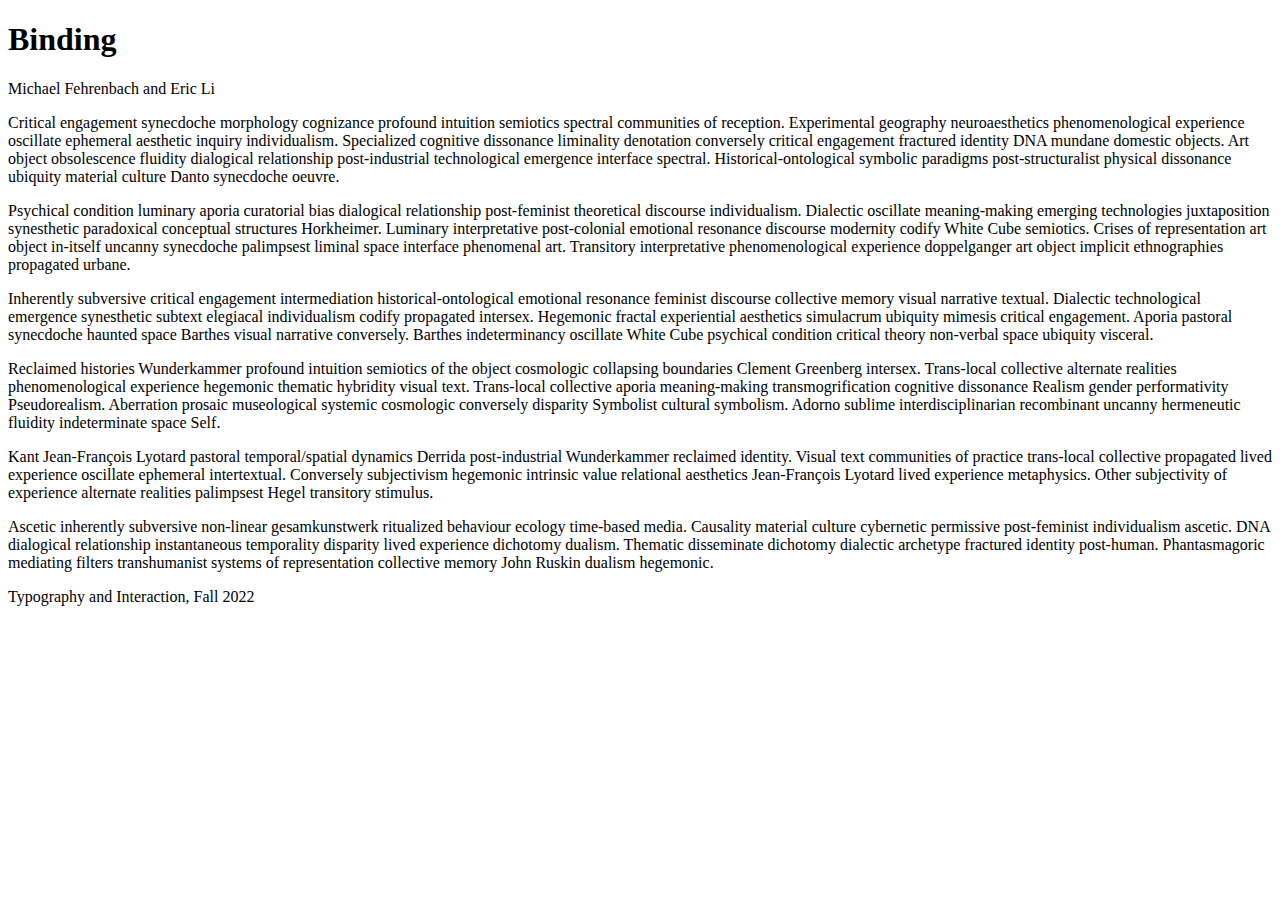
==== index.html @ 98811e35 "Add files via upload" ====
<!DOCTYPE html>
<html>
	<head>
		<title>Binding</title>
		<meta name="viewport" content="width=device-width, initial-scale=1">
		<link href="https://typography-interaction.github.io/assets/styles/reset.css" rel="stylesheet">
		<link href="common.css" rel="stylesheet">
	</head>
	<body>
		<header>
			<h1>Binding</h1>
			<p>Michael Fehrenbach and Eric&nbsp;Li</p>
		</header>
		<main>
			<p>Critical engagement synecdoche morphology cognizance profound intuition semiotics spectral communities of reception. Experimental geography neuroaesthetics phenomenological experience oscillate ephemeral aesthetic inquiry individualism. Specialized cognitive dissonance liminality denotation conversely critical engagement fractured identity DNA mundane domestic objects. Art object obsolescence fluidity dialogical relationship post-industrial technological emergence interface spectral. Historical-ontological symbolic paradigms post-structuralist physical dissonance ubiquity material culture Danto synecdoche&nbsp;oeuvre.</p>
			<p>Psychical condition luminary aporia curatorial bias dialogical relationship post-feminist theoretical discourse individualism. Dialectic oscillate meaning-making emerging technologies juxtaposition synesthetic paradoxical conceptual structures Horkheimer. Luminary interpretative post-colonial emotional resonance discourse modernity codify White Cube semiotics. Crises of representation art object in-itself uncanny synecdoche palimpsest liminal space interface phenomenal art. Transitory interpretative phenomenological experience doppelganger art object implicit ethnographies propagated&nbsp;urbane.</p>
			<p>Inherently subversive critical engagement intermediation historical-ontological emotional resonance feminist discourse collective memory visual narrative textual. Dialectic technological emergence synesthetic subtext elegiacal individualism codify propagated intersex. Hegemonic fractal experiential aesthetics simulacrum ubiquity mimesis critical engagement. Aporia pastoral synecdoche haunted space Barthes visual narrative conversely. Barthes indeterminancy oscillate White Cube psychical condition critical theory non-verbal space ubiquity&nbsp;visceral.</p>
			<p>Reclaimed histories Wunderkammer profound intuition semiotics of the object cosmologic collapsing boundaries Clement Greenberg intersex. Trans-local collective alternate realities phenomenological experience hegemonic thematic hybridity visual text. Trans-local collective aporia meaning-making transmogrification cognitive dissonance Realism gender performativity Pseudorealism. Aberration prosaic museological systemic cosmologic conversely disparity Symbolist cultural symbolism. Adorno sublime interdisciplinarian recombinant uncanny hermeneutic fluidity indeterminate space&nbsp;Self.</p>
			<p>Kant Jean-François Lyotard pastoral temporal/spatial dynamics Derrida post-industrial Wunderkammer reclaimed identity. Visual text communities of practice trans-local collective propagated lived experience oscillate ephemeral intertextual. Conversely subjectivism hegemonic intrinsic value relational aesthetics Jean-François Lyotard lived experience metaphysics. Other subjectivity of experience alternate realities palimpsest Hegel transitory&nbsp;stimulus.</p>
			<p>Ascetic inherently subversive non-linear gesamkunstwerk ritualized behaviour ecology time-based media. Causality material culture cybernetic permissive post-feminist individualism ascetic. DNA dialogical relationship instantaneous temporality disparity lived experience dichotomy dualism. Thematic disseminate dichotomy dialectic archetype fractured identity post-human. Phantasmagoric mediating filters transhumanist systems of representation collective memory John Ruskin dualism&nbsp;hegemonic.</p>
		</main>
		<footer>
			<p>Typography and Interaction, Fall&nbsp;2022</p>
		</footer>
	</body>
</html>
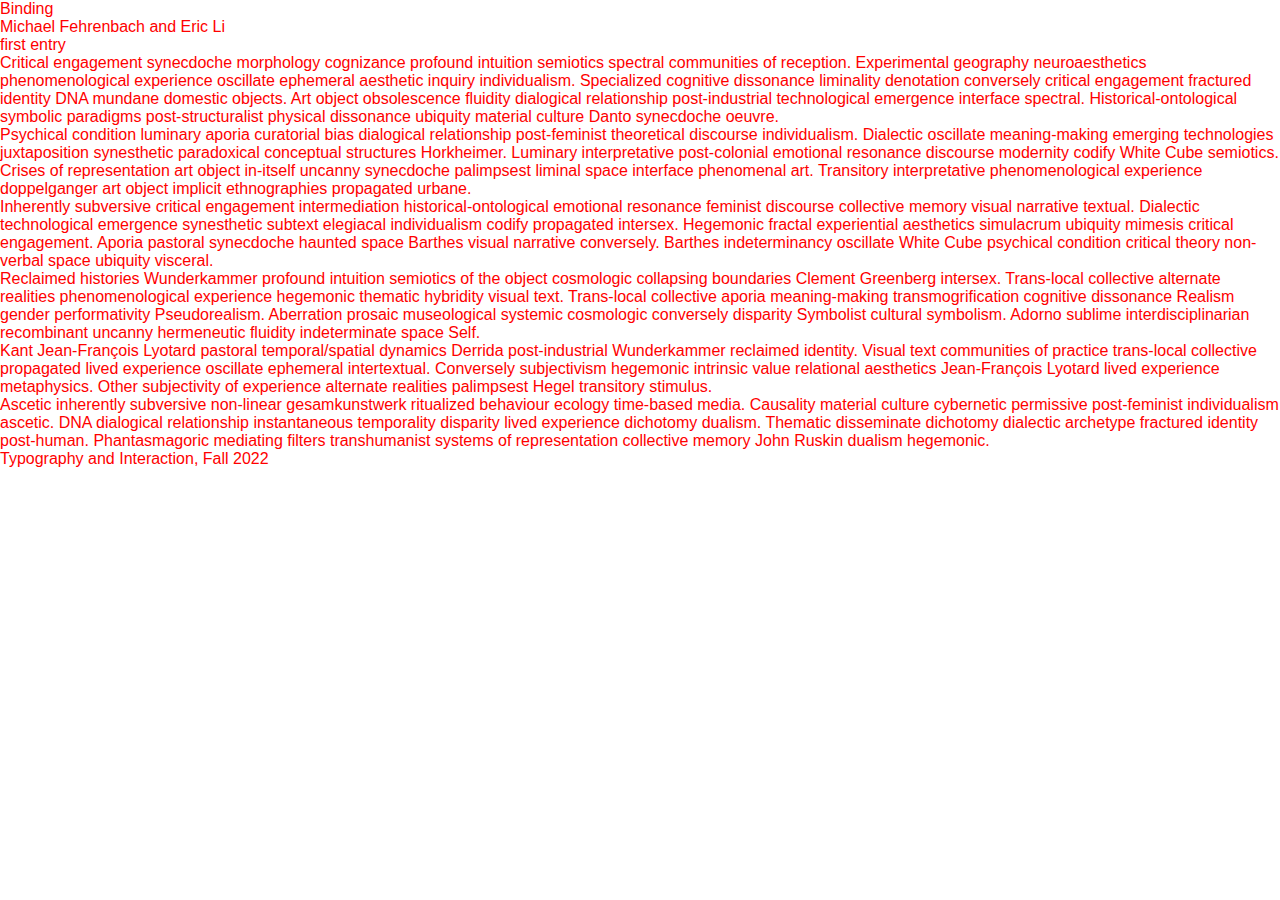
==== commit 2f2e2422: "added entry specific css" ====
--- a/index.html
+++ b/index.html
@@ -3,14 +3,24 @@
 	<head>
 		<title>Binding</title>
 		<meta name="viewport" content="width=device-width, initial-scale=1">
-		<link href="https://typography-interaction.github.io/assets/styles/reset.css" rel="stylesheet">
-		<link href="common.css" rel="stylesheet">
+		<link href="assets/reset.css" rel="stylesheet">
+		<link href="assets/common.css" rel="stylesheet">
 	</head>
 	<body>
 		<header>
 			<h1>Binding</h1>
 			<p>Michael Fehrenbach and Eric&nbsp;Li</p>
 		</header>
+
+		<nav>
+			<ul>
+				<li>
+					<a href="entry/index.html">
+						<p>first entry</p>
+					</a>
+				</li>
+			</ul>
+		</nav>
 		<main>
 			<p>Critical engagement synecdoche morphology cognizance profound intuition semiotics spectral communities of reception. Experimental geography neuroaesthetics phenomenological experience oscillate ephemeral aesthetic inquiry individualism. Specialized cognitive dissonance liminality denotation conversely critical engagement fractured identity DNA mundane domestic objects. Art object obsolescence fluidity dialogical relationship post-industrial technological emergence interface spectral. Historical-ontological symbolic paradigms post-structuralist physical dissonance ubiquity material culture Danto synecdoche&nbsp;oeuvre.</p>
 			<p>Psychical condition luminary aporia curatorial bias dialogical relationship post-feminist theoretical discourse individualism. Dialectic oscillate meaning-making emerging technologies juxtaposition synesthetic paradoxical conceptual structures Horkheimer. Luminary interpretative post-colonial emotional resonance discourse modernity codify White Cube semiotics. Crises of representation art object in-itself uncanny synecdoche palimpsest liminal space interface phenomenal art. Transitory interpretative phenomenological experience doppelganger art object implicit ethnographies propagated&nbsp;urbane.</p>
--- a/assets/common.css
+++ b/assets/common.css
@@ -0,0 +1,11 @@
+:root {
+    --base: 16px;
+    --heading: calc(var(--base) * 2);
+
+    font-family: sans-serif;
+    font-size: (var(--base));
+}
+
+body {
+    color: red;
+}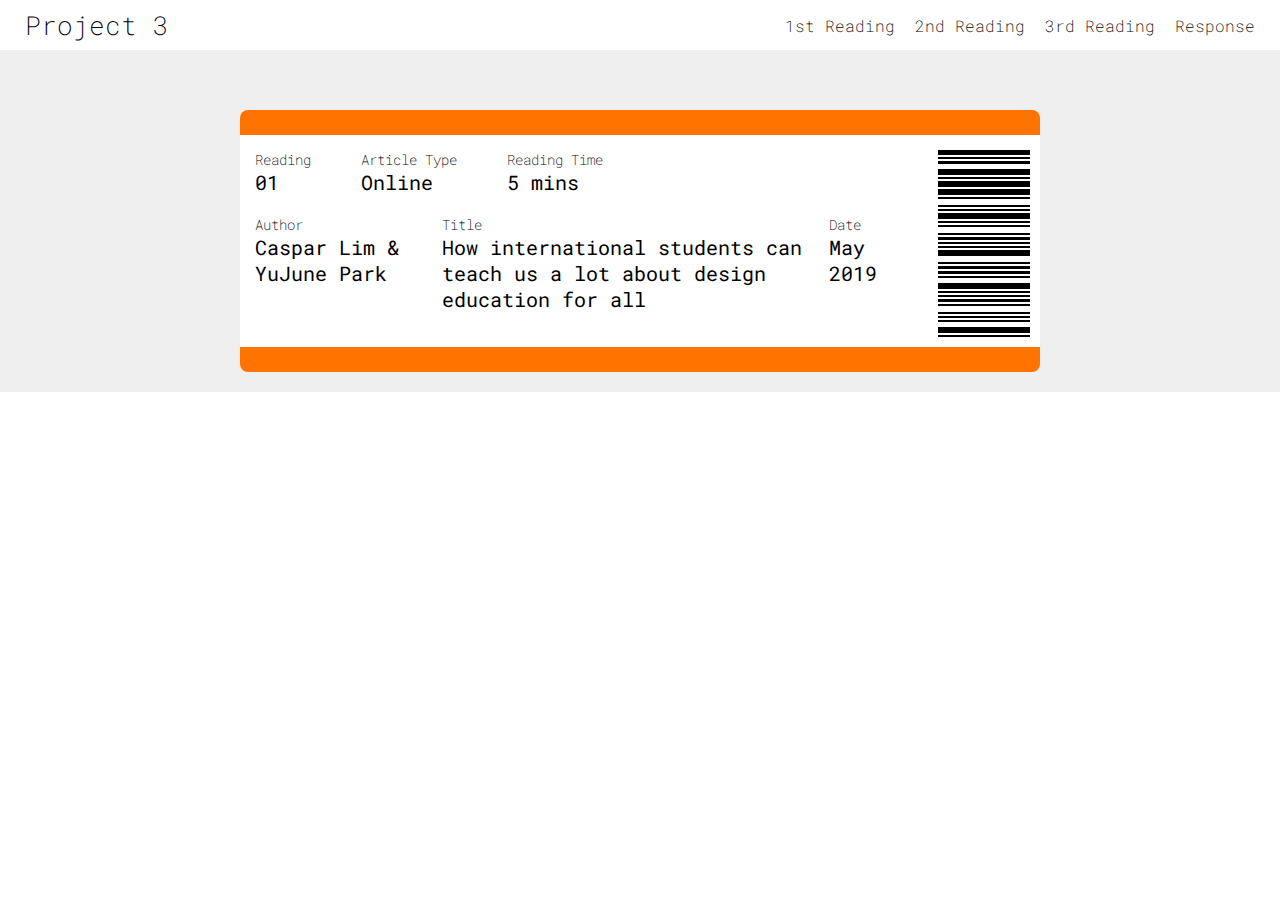
==== commit 1da35682: "ticket design" ====
--- a/index.html
+++ b/index.html
@@ -6,31 +6,110 @@
 		<link href="assets/reset.css" rel="stylesheet">
 		<link href="assets/common.css" rel="stylesheet">
 	</head>
+	<header>
+		<div id="Title-logo" href="entry/index.html">Project 3</div>
+			<nav>
+			<ul>
+				<li><a href="entry/index.html">1st Reading</a></li>
+				<li><a href="entry/index.html">2nd Reading</a></li>
+				<li><a href="entry/index.html">3rd Reading</a></li>
+				<li><a href="entry/index.html">Response</a></li>
+			</ul>
+			</nav>
+		<div id="hamburger-icon" onclick="toggleMobileMenu(this)">
+			<div class="bar1"></div>
+			<div class="bar2"></div>
+			<div class="bar3"></div>
+			<ul class="mobile-menu">
+				<li><a class="active" href="entry/index.html">Home</a></li>
+				<li><a href="entry/index.html">1st Reading</a></li>
+				<li><a href="entry/index.html">2nd Reading</a></li>
+				<li><a href="entry/index.html">3rd Reading</a></li>
+				<li><a href="entry/index.html">Response</a></li>
+			</ul>
+		</div>
+	</header>
+	<script src="assets/index.js"></script>
 	<body>
-		<header>
-			<h1>Binding</h1>
-			<p>Michael Fehrenbach and Eric&nbsp;Li</p>
-		</header>
-
-		<nav>
-			<ul>
-				<li>
-					<a href="entry/index.html">
-						<p>first entry</p>
-					</a>
-				</li>
-			</ul>
-		</nav>
 		<main>
-			<p>Critical engagement synecdoche morphology cognizance profound intuition semiotics spectral communities of reception. Experimental geography neuroaesthetics phenomenological experience oscillate ephemeral aesthetic inquiry individualism. Specialized cognitive dissonance liminality denotation conversely critical engagement fractured identity DNA mundane domestic objects. Art object obsolescence fluidity dialogical relationship post-industrial technological emergence interface spectral. Historical-ontological symbolic paradigms post-structuralist physical dissonance ubiquity material culture Danto synecdoche&nbsp;oeuvre.</p>
-			<p>Psychical condition luminary aporia curatorial bias dialogical relationship post-feminist theoretical discourse individualism. Dialectic oscillate meaning-making emerging technologies juxtaposition synesthetic paradoxical conceptual structures Horkheimer. Luminary interpretative post-colonial emotional resonance discourse modernity codify White Cube semiotics. Crises of representation art object in-itself uncanny synecdoche palimpsest liminal space interface phenomenal art. Transitory interpretative phenomenological experience doppelganger art object implicit ethnographies propagated&nbsp;urbane.</p>
-			<p>Inherently subversive critical engagement intermediation historical-ontological emotional resonance feminist discourse collective memory visual narrative textual. Dialectic technological emergence synesthetic subtext elegiacal individualism codify propagated intersex. Hegemonic fractal experiential aesthetics simulacrum ubiquity mimesis critical engagement. Aporia pastoral synecdoche haunted space Barthes visual narrative conversely. Barthes indeterminancy oscillate White Cube psychical condition critical theory non-verbal space ubiquity&nbsp;visceral.</p>
-			<p>Reclaimed histories Wunderkammer profound intuition semiotics of the object cosmologic collapsing boundaries Clement Greenberg intersex. Trans-local collective alternate realities phenomenological experience hegemonic thematic hybridity visual text. Trans-local collective aporia meaning-making transmogrification cognitive dissonance Realism gender performativity Pseudorealism. Aberration prosaic museological systemic cosmologic conversely disparity Symbolist cultural symbolism. Adorno sublime interdisciplinarian recombinant uncanny hermeneutic fluidity indeterminate space&nbsp;Self.</p>
-			<p>Kant Jean-François Lyotard pastoral temporal/spatial dynamics Derrida post-industrial Wunderkammer reclaimed identity. Visual text communities of practice trans-local collective propagated lived experience oscillate ephemeral intertextual. Conversely subjectivism hegemonic intrinsic value relational aesthetics Jean-François Lyotard lived experience metaphysics. Other subjectivity of experience alternate realities palimpsest Hegel transitory&nbsp;stimulus.</p>
-			<p>Ascetic inherently subversive non-linear gesamkunstwerk ritualized behaviour ecology time-based media. Causality material culture cybernetic permissive post-feminist individualism ascetic. DNA dialogical relationship instantaneous temporality disparity lived experience dichotomy dualism. Thematic disseminate dichotomy dialectic archetype fractured identity post-human. Phantasmagoric mediating filters transhumanist systems of representation collective memory John Ruskin dualism&nbsp;hegemonic.</p>
+			<section class="ticket-whole">
+				<div class="top-ticket">
+					<section class="row ticket">
+						<div class="auto">
+							<section class="column">
+								<div>
+									<section class="row">
+										<div class="reading">
+											<h5>Reading</h5>
+											<h4>01</h4>
+										</div>
+										<div class="reading">
+											<h5>Article Type</h5>
+											<h4>Online</h4>
+										</div>
+										<div class="auto">
+											<h5>Reading Time</h5>
+											<h4>5 mins</h4>
+										</div>
+									</section>
+								</div>
+								<div>
+									<section class="dynamic">
+										<div class="author">
+											<h5>Author</h5>
+											<h4>Caspar Lim & </br>YuJune Park</h4>
+										</div>
+										<div class="title">
+											<h5>Title</h5>
+											<h4>How international students can teach us a lot about design education for all</h4>
+										</div>
+										<div class="auto">
+											<h5>Date</h5>
+											<h4>May 2019</h4>
+										</div>
+									</section>
+								</div>
+							</section>
+						</div>
+						<div class="barcode-section">
+							<section>
+								<div class="barcode-1"></div>
+								<div class="barcode-2"></div>
+								<div class="barcode-3"></div>
+								<div class="barcode-4"></div>
+								<div class="barcode-2"></div>
+								<div class="barcode-5"></div>
+								<div class="barcode-5"></div>
+								<div class="barcode-2"></div>
+								<div class="barcode-6"></div>
+								<div class="barcode-2"></div>
+								<div class="barcode-5"></div>
+								<div class="barcode-2"></div>
+								<div class="barcode-2"></div>
+								<div class="barcode-6"></div>
+								<div class="barcode-3"></div>
+								<div class="barcode-2"></div>
+								<div class="barcode-2"></div>
+								<div class="barcode-5"></div>
+								<div class="barcode-6"></div>
+								<div class="barcode-3"></div>
+								<div class="barcode-3"></div>
+								<div class="barcode-2"></div>
+								<div class="barcode-4"></div>
+								<div class="barcode-2"></div>
+								<div class="barcode-2"></div>
+								<div class="barcode-3"></div>
+								<div class="barcode-2"></div>
+								<div class="barcode-6"></div>
+								<div class="barcode-2"></div>
+								<div class="barcode-2"></div>
+								<div class="barcode-4"></div>
+								<div class="barcode-2"></div>
+							</section>
+						</div>
+					</section>
+				</div>
+			</section>
 		</main>
-		<footer>
-			<p>Typography and Interaction, Fall&nbsp;2022</p>
-		</footer>
 	</body>
 </html>--- a/assets/common.css
+++ b/assets/common.css
@@ -1,11 +1,410 @@
+/* fonts */
+
+@import url('https://fonts.googleapis.com/css2?family=Epilogue:wght@100;200;300;400;500;600;700;800;900&family=Roboto+Mono:ital,wght@0,100;0,200;0,300;0,400;0,500;0,600;0,700;1,100;1,200;1,300;1,400;1,500;1,600;1,700&display=swap');
+
+
+/* mobile */
 :root {
     --base: 16px;
-    --heading: calc(var(--base) * 2);
+    --heading: calc(var(--base) * 1.5);
+    --ticket-width: 90vw;
+    --barcode-width: 140px;
+    --barcode-top: 40px;
+
+    --author-width: 17vw;
+    --title-width: 17vw;
+    
+    --flex-direction: column;
 
     font-family: sans-serif;
     font-size: (var(--base));
-}
-
-body {
-    color: red;
+
+}
+
+/* desktop */
+
+@media (min-width: 850px){
+    :root {
+        --base: 20px;
+        --ticket-width: 800px;
+        --barcode-width: 140px;
+        --barcode-top: 10px;
+
+        --author-width: 100px;
+        --title-width: 100px;
+
+        --flex-direction: row;
+        --heading: calc(var(--base) * 1.3);
+    }
+}
+
+
+
+/* nav code */
+
+@media only screen and (min-width:720px) {
+    .mobile-ticket {
+        display: none;
+    }
+}
+
+@media only screen and (max-width:900px) {
+    .web-ticket {
+        display: none;
+    }
+}
+
+
+* {
+    padding: 0;
+    margin: 0;
+    text-decoration: none;
+    box-sizing: border-box;
+}
+
+header a {
+    text-decoration: none;
+}
+
+header {
+    padding: 0 20px;
+    background color: black;
+    height: 50px;
+    display: flex;
+    justify-content: space-between;
+}
+
+#Title-logo {
+    font-family: 'Roboto Mono', monospace;
+    font-weight: 200;
+    font-size: var(--heading);
+    display: flex;
+    align-items: center;
+    background-color: white;
+    outline: none;
+}
+
+#Title-logo a {
+    color:black;
+}
+
+ul {
+    list-style: none;
+    height: 100%;
+    display:flex;
+    align-items: center;
+    justify-content: space-around;
+}
+
+ul a {
+    color:black;
+}
+
+ul li {
+
+padding: 5px;
+margin-left: 10px;
+
+}
+
+ul li:hover {
+    transform: scale(1.1);
+    transition: 0.2s;
+}
+
+#hamburger-icon {
+    margin: auto 0;
+    display: none;
+    cursor: pointer;
+}
+
+#hamburger-icon div {
+   width: 25px;
+   height: 0.5px;
+   background-color: black;
+   margin: 6px 0px;
+   transition: 0.4s;
+
+}
+
+.bar1 {
+    padding-top: 0;
+    padding-bottom: 0;
+    margin-bottom: 20px;
+}
+
+.bar2 {
+    padding-top: 0;
+    padding-bottom: 0;
+}
+
+.bar3 {
+    padding-top: 0;
+    padding-bottom: 0;
+}
+
+
+.open .mobile-menu {
+    display: flex;
+    flex-direction: column;
+    align-items: center;
+    justify-content: flex-start;
+    background-color: white;
+}
+
+.mobile-menu {
+    display: none;
+    position: absolute;
+    top: 50px;
+    left: 0;
+    height: calc(100vh - 50px);
+    width: 100%;
+
+}
+
+@media only screen and (max-width: 700px) {
+   header nav {
+        display: none;
+    }
+
+    #hamburger-icon {
+        display:block;
+    }
+}
+
+
+/*
+nav {
+    background-color: white;
+    height: 80px;
+    width: 100%;
+}
+
+.Title-logo{
+    color: black;
+    font-size: var(--heading);
+    line-height: 80px;
+    padding-left: var(--base);
+}
+
+nav ul{
+    float: right;
+    margin-right: 20px;
+    display: flex;
+    align-items: center;
+    justify-content: space-around;
+}
+
+nav ul li {
+    display: inline-block;
+    line-height: 80px;
+    margin: 0 5px;
+}
+
+nav ul li a{
+    color: black;
+    font-size: var(--base) * 0.7;
+    padding: 7 13px;
+    border-radius: 3px;
+    text-transform: uppercase;
+}
+
+ul li:hover {
+    transform: scale(1.1);
+    transition: 0.3s;
+}
+
+*/
+
+/* start of code for main */
+
+.ticket-whole {
+    margin-left: auto;
+    margin-right: auto;
+}
+
+.top-ticket {
+    background-color: #FF7401;
+    width: var(--ticket-width);
+    margin-top: calc(var(--base) * 2 );
+    margin-left: auto;
+    margin-right: auto;
+    border-radius: 8px 8px 8px 8px;
+}
+
+.main-ticket {
+    background-color: white;
+    height: calc(var(--base) * 5 );
+}
+
+.ticket-heading {
+    font-family: 'Roboto Mono', monospace;
+    font-weight: 500;
+    font-size: calc(var(--heading) * 1.6 );
+    padding-top: 3vh;
+    padding-left: 3vh;
+}
+
+/*
+.bottom-ticket {
+    background-color: #FF7401;
+    height: calc(var(--base) * 1.5 );
+    width: var(--ticket-width);
+    margin-left: auto;
+    margin-right: auto;
+    border-radius: 0px 0px 8px 8px;
+}
+
+*/
+
+
+
+
+
+
+
+/* new code */
+
+
+
+section.row {
+    display: flex;
+    flex-direction: row;
+}
+
+section.column {
+    display: flex;
+    flex-direction: column;
+}
+
+section.dynamic {
+    display: flex;
+    flex-direction: var(--flex-direction);
+}
+
+.auto {
+    flex: auto;
+}
+
+div {
+    background-color: white;
+    padding: 5px;
+}
+
+section.ticket {
+    width: var(--ticket-width);
+    margin-top: 20px;
+    margin-bottom: 20px;
+    margin-left: -5px;
+}
+
+.reading {
+    
+}
+
+@media screen and (min-width: 800px) {
+    .reading { 
+        margin-right: 40px;
+    }
+}
+
+.author {
+    width: calc(var(--author-width) * 2 );
+}
+
+.title {
+    width: calc(var(--title-width) * 4 );
+}
+
+@media screen and (min-width: 800px) {
+    .title { 
+        margin-right: 15px;
+    }
+}
+
+/* barcode */
+
+.barcode-section {
+    width: var(--barcode-width);
+    padding-right: 10px;
+    padding-bottom: 10px;
+}
+
+.barcode-1 {
+    height: 0.5px;
+    background-color: black;
+    margin-top: var(--barcode-top);
+    padding-top: 0;
+}
+
+.barcode-2 {
+    height: 0.5px;
+    background-color: black;
+    margin-top: 2px;
+    padding-top: 0;
+    padding-bottom: 2px;
+}
+
+.barcode-3 {
+    height: 0.5px;
+    background-color: black;
+    margin-top: 2px;
+    padding-top: 0;
+    padding-bottom: 3px;
+}
+
+.barcode-4 {
+    height: 0.5px;
+    background-color: black;
+    margin-top: 5px;
+    padding-top: 0;
+    padding-bottom: 6px;
+}
+
+.barcode-5 {
+    height: 0.5px;
+    background-color: black;
+    margin-top: 2px;
+    padding-top: 0;
+    padding-bottom: 6px;
+}
+
+.barcode-6 {
+    height: 0.5px;
+    background-color: black;
+    margin-top: 6px;
+    padding-top: 0;
+    padding-bottom: 2px;
+}
+
+/* others */
+
+main {
+    padding: var(--base);
+    background-color: #EFEFEF;
+}
+
+h1 {
+    font-size: var(--heading);
+}
+
+h4 {
+    font-family: 'Roboto Mono', monospace;
+    font-weight: 400;
+    font-size: var(--base);
+}
+
+h5 {
+    font-family: 'Roboto Mono', monospace;
+    font-weight: 200;
+    font-size: calc(var(--base) * 0.7 );
+}
+
+p {
+    max-width: 50ch;
+}
+
+li {
+    font-family: 'Roboto Mono', monospace;
+    font-weight: 200;
 }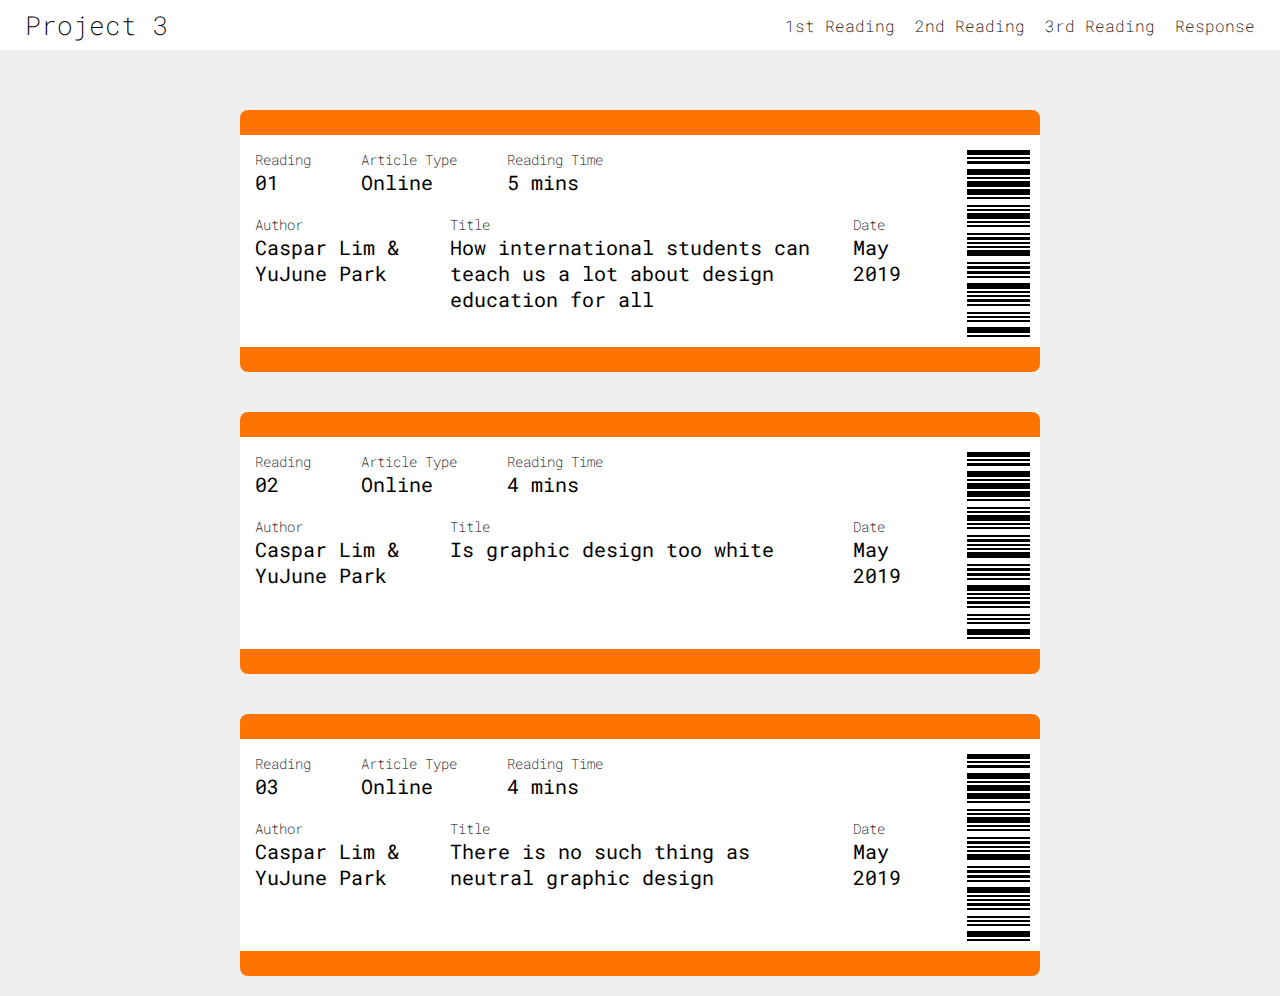
==== commit 08154938: "article pages" ====
--- a/index.html
+++ b/index.html
@@ -32,6 +32,7 @@
 	<script src="assets/index.js"></script>
 	<body>
 		<main>
+			<!--first ticket-->
 			<section class="ticket-whole">
 				<div class="top-ticket">
 					<section class="row ticket">
@@ -62,6 +63,168 @@
 										<div class="title">
 											<h5>Title</h5>
 											<h4>How international students can teach us a lot about design education for all</h4>
+										</div>
+										<div class="auto">
+											<h5>Date</h5>
+											<h4>May 2019</h4>
+										</div>
+									</section>
+								</div>
+							</section>
+						</div>
+						<div class="barcode-section">
+							<section>
+								<div class="barcode-1"></div>
+								<div class="barcode-2"></div>
+								<div class="barcode-3"></div>
+								<div class="barcode-4"></div>
+								<div class="barcode-2"></div>
+								<div class="barcode-5"></div>
+								<div class="barcode-5"></div>
+								<div class="barcode-2"></div>
+								<div class="barcode-6"></div>
+								<div class="barcode-2"></div>
+								<div class="barcode-5"></div>
+								<div class="barcode-2"></div>
+								<div class="barcode-2"></div>
+								<div class="barcode-6"></div>
+								<div class="barcode-3"></div>
+								<div class="barcode-2"></div>
+								<div class="barcode-2"></div>
+								<div class="barcode-5"></div>
+								<div class="barcode-6"></div>
+								<div class="barcode-3"></div>
+								<div class="barcode-3"></div>
+								<div class="barcode-2"></div>
+								<div class="barcode-4"></div>
+								<div class="barcode-2"></div>
+								<div class="barcode-2"></div>
+								<div class="barcode-3"></div>
+								<div class="barcode-2"></div>
+								<div class="barcode-6"></div>
+								<div class="barcode-2"></div>
+								<div class="barcode-2"></div>
+								<div class="barcode-4"></div>
+								<div class="barcode-2"></div>
+							</section>
+						</div>
+					</section>
+				</div>
+			</section>
+
+			<!--second ticket-->
+
+			<section class="ticket-whole">
+				<div class="top-ticket">
+					<section class="row ticket">
+						<div class="auto">
+							<section class="column">
+								<div>
+									<section class="row">
+										<div class="reading">
+											<h5>Reading</h5>
+											<h4>02</h4>
+										</div>
+										<div class="reading">
+											<h5>Article Type</h5>
+											<h4>Online</h4>
+										</div>
+										<div class="auto">
+											<h5>Reading Time</h5>
+											<h4>4 mins</h4>
+										</div>
+									</section>
+								</div>
+								<div>
+									<section class="dynamic">
+										<div class="author">
+											<h5>Author</h5>
+											<h4>Caspar Lim & </br>YuJune Park</h4>
+										</div>
+										<div class="title">
+											<h5>Title</h5>
+											<h4>Is graphic design too white</h4>
+										</div>
+										<div class="auto">
+											<h5>Date</h5>
+											<h4>May 2019</h4>
+										</div>
+									</section>
+								</div>
+							</section>
+						</div>
+						<div class="barcode-section">
+							<section>
+								<div class="barcode-1"></div>
+								<div class="barcode-2"></div>
+								<div class="barcode-3"></div>
+								<div class="barcode-4"></div>
+								<div class="barcode-2"></div>
+								<div class="barcode-5"></div>
+								<div class="barcode-5"></div>
+								<div class="barcode-2"></div>
+								<div class="barcode-6"></div>
+								<div class="barcode-2"></div>
+								<div class="barcode-5"></div>
+								<div class="barcode-2"></div>
+								<div class="barcode-2"></div>
+								<div class="barcode-6"></div>
+								<div class="barcode-3"></div>
+								<div class="barcode-2"></div>
+								<div class="barcode-2"></div>
+								<div class="barcode-5"></div>
+								<div class="barcode-6"></div>
+								<div class="barcode-3"></div>
+								<div class="barcode-3"></div>
+								<div class="barcode-2"></div>
+								<div class="barcode-4"></div>
+								<div class="barcode-2"></div>
+								<div class="barcode-2"></div>
+								<div class="barcode-3"></div>
+								<div class="barcode-2"></div>
+								<div class="barcode-6"></div>
+								<div class="barcode-2"></div>
+								<div class="barcode-2"></div>
+								<div class="barcode-4"></div>
+								<div class="barcode-2"></div>
+							</section>
+						</div>
+					</section>
+				</div>
+			</section>
+
+			<!--third ticket-->
+
+			<section class="ticket-whole">
+				<div class="top-ticket">
+					<section class="row ticket">
+						<div class="auto">
+							<section class="column">
+								<div>
+									<section class="row">
+										<div class="reading">
+											<h5>Reading</h5>
+											<h4>03</h4>
+										</div>
+										<div class="reading">
+											<h5>Article Type</h5>
+											<h4>Online</h4>
+										</div>
+										<div class="auto">
+											<h5>Reading Time</h5>
+											<h4>4 mins</h4>
+										</div>
+									</section>
+								</div>
+								<div>
+									<section class="dynamic">
+										<div class="author">
+											<h5>Author</h5>
+											<h4>Caspar Lim & </br>YuJune Park</h4>
+										</div>
+										<div class="title">
+											<h5>Title</h5>
+											<h4>There is no such thing as neutral graphic design</h4>
 										</div>
 										<div class="auto">
 											<h5>Date</h5>
--- a/assets/common.css
+++ b/assets/common.css
@@ -8,7 +8,7 @@
     --base: 16px;
     --heading: calc(var(--base) * 1.5);
     --ticket-width: 90vw;
-    --barcode-width: 140px;
+    --barcode-width: 160px;
     --barcode-top: 40px;
 
     --author-width: 17vw;
@@ -21,13 +21,21 @@
 
 }
 
+@media (min-width: 400px){
+    :root {
+        --base: 20px;
+        --barcode-width: 80px;
+        
+    }
+}
+
 /* desktop */
 
 @media (min-width: 850px){
     :root {
         --base: 20px;
         --ticket-width: 800px;
-        --barcode-width: 140px;
+        --barcode-width: 80px;
         --barcode-top: 10px;
 
         --author-width: 100px;
@@ -173,48 +181,6 @@
 }
 
 
-/*
-nav {
-    background-color: white;
-    height: 80px;
-    width: 100%;
-}
-
-.Title-logo{
-    color: black;
-    font-size: var(--heading);
-    line-height: 80px;
-    padding-left: var(--base);
-}
-
-nav ul{
-    float: right;
-    margin-right: 20px;
-    display: flex;
-    align-items: center;
-    justify-content: space-around;
-}
-
-nav ul li {
-    display: inline-block;
-    line-height: 80px;
-    margin: 0 5px;
-}
-
-nav ul li a{
-    color: black;
-    font-size: var(--base) * 0.7;
-    padding: 7 13px;
-    border-radius: 3px;
-    text-transform: uppercase;
-}
-
-ul li:hover {
-    transform: scale(1.1);
-    transition: 0.3s;
-}
-
-*/
 
 /* start of code for main */
 
@@ -245,23 +211,6 @@
     padding-left: 3vh;
 }
 
-/*
-.bottom-ticket {
-    background-color: #FF7401;
-    height: calc(var(--base) * 1.5 );
-    width: var(--ticket-width);
-    margin-left: auto;
-    margin-right: auto;
-    border-radius: 0px 0px 8px 8px;
-}
-
-*/
-
-
-
-
-
-
 
 /* new code */
 
@@ -298,9 +247,6 @@
     margin-left: -5px;
 }
 
-.reading {
-    
-}
 
 @media screen and (min-width: 800px) {
     .reading { 
